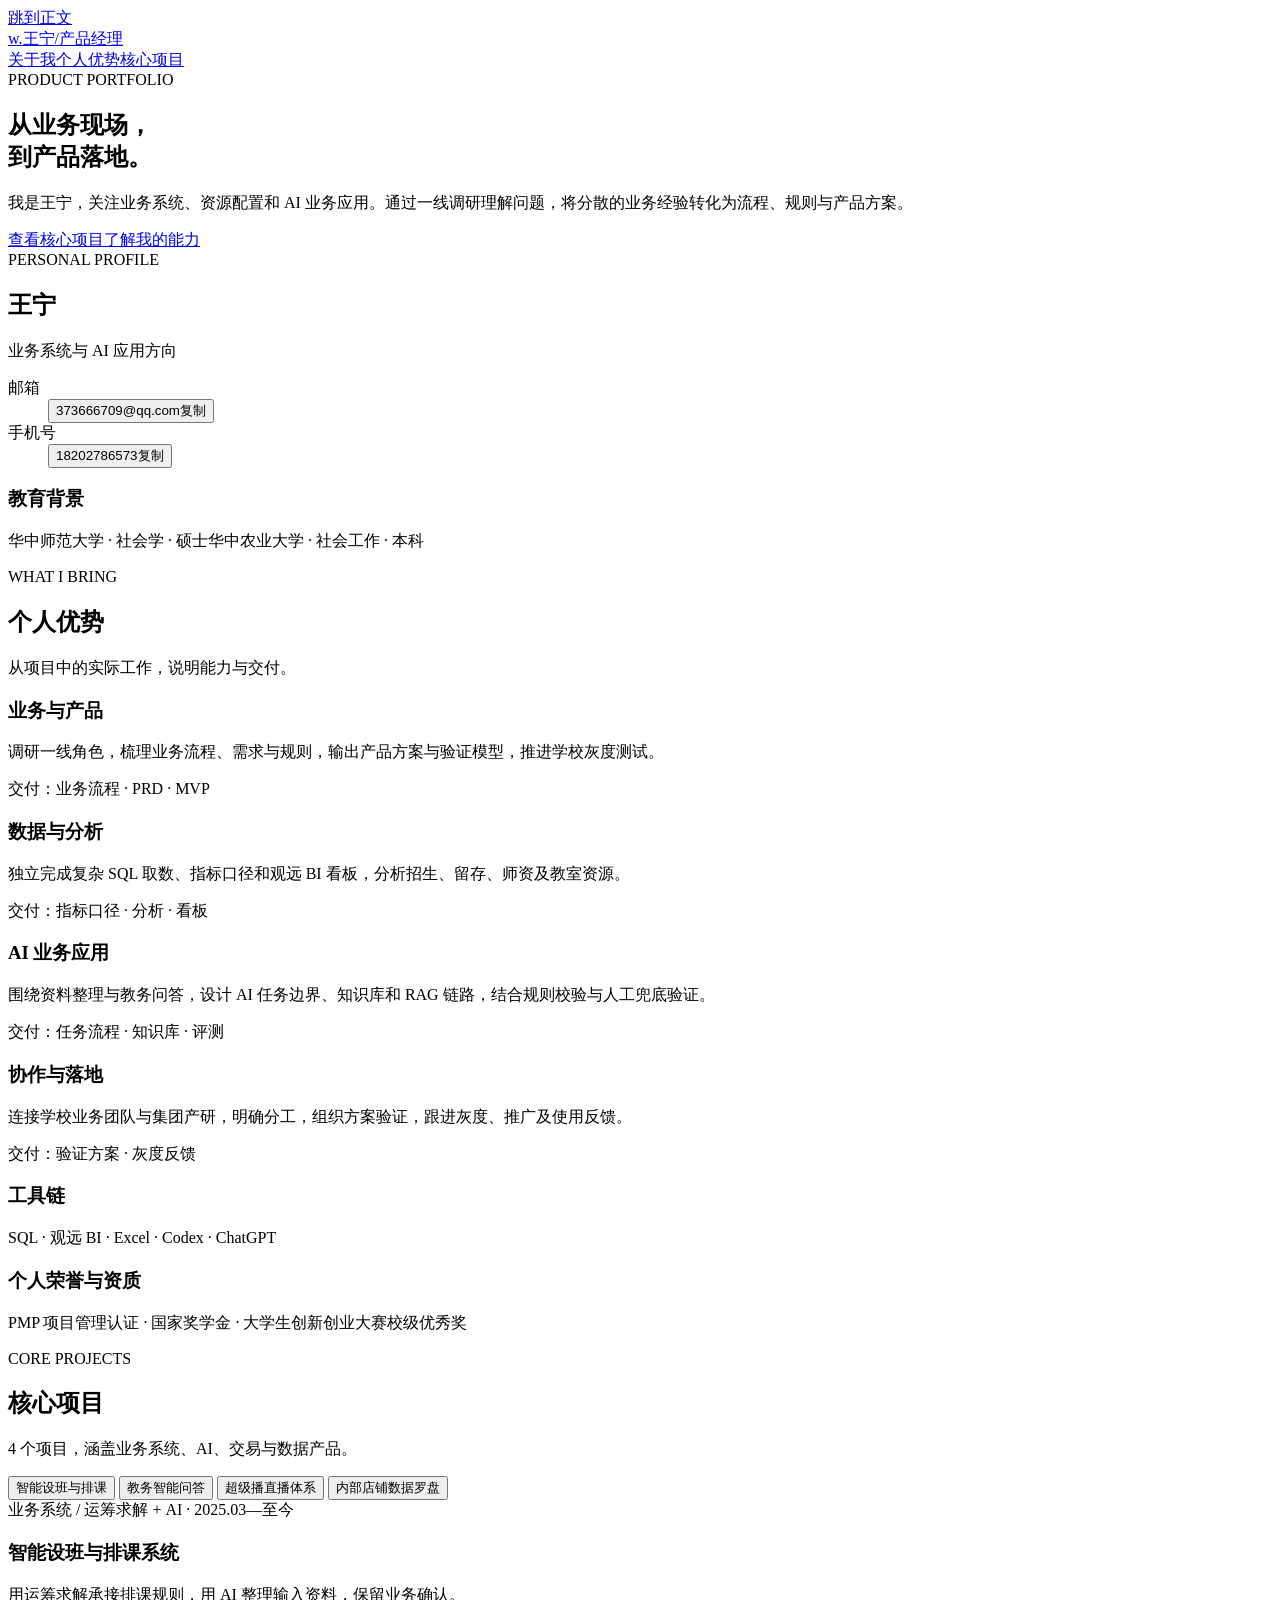
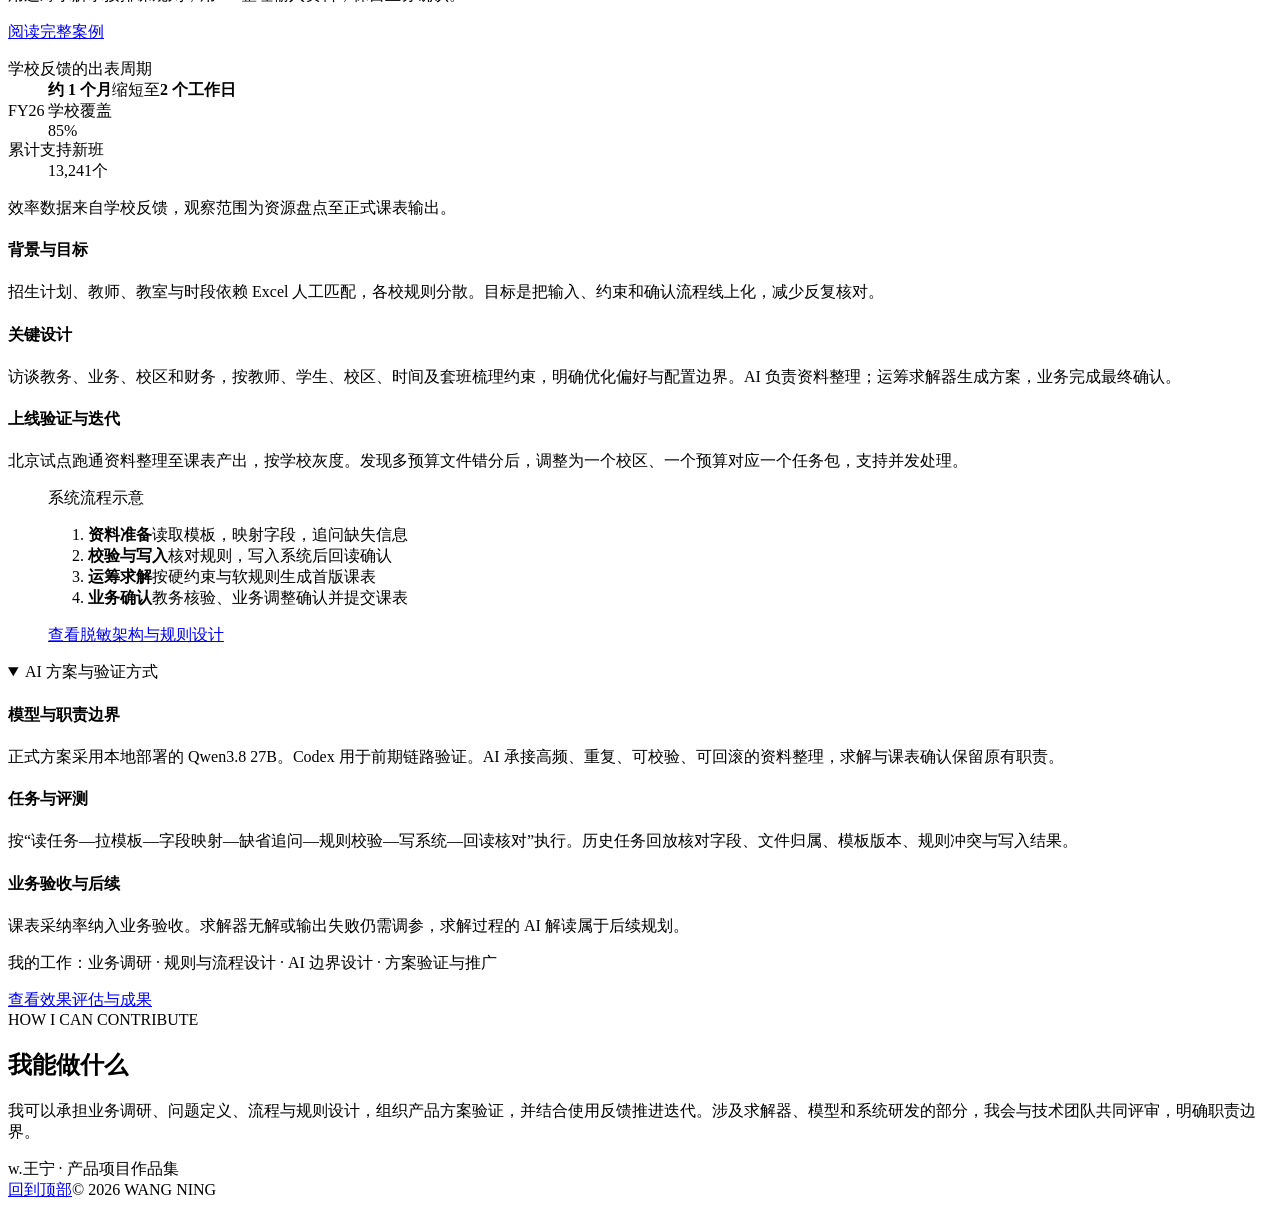
==== index.html @ 2b394211 "Add portfolio web pages" ====
<!doctype html>
<html lang="zh-CN">
<head>
 <meta charset="UTF-8"><meta name="viewport" content="width=device-width,initial-scale=1">
 <title>王宁 · 产品经理作品集</title>
 <meta name="description" content="王宁的产品项目作品集，展示业务调研、规则抽象、数据分析、AI业务应用和产品落地过程。">
 <meta name="theme-color" content="#f4f5f7"><meta property="og:title" content="王宁 · 产品经理作品集"><meta property="og:description" content="从业务问题、产品设计到效果验证，了解我的项目与工作方式。">
 <link rel="icon" href="assets/favicon.svg" type="image/svg+xml"><link rel="stylesheet" href="assets/styles.css"><script src="assets/app.js" defer></script>
</head>
<body class="portfolio-home">
 <a class="skip-link" href="#main">跳到正文</a>
 <header class="site-header"><div class="header-inner"><a class="brand" href="index.html" aria-label="王宁作品集首页"><span class="brand-mark">w.</span><span>王宁<span class="brand-divider">/</span><span class="brand-job">产品经理</span></span></a><nav aria-label="主导航"><a href="#personal-info">关于我</a><a href="#approach">个人优势</a><a href="#work">核心项目</a></nav></div></header>
 <main id="main" class="home-main">
  <section class="home-intro" aria-labelledby="intro-title">
   <div class="hero-introduction">
    <div class="eyebrow"><span class="small-line"></span> PRODUCT PORTFOLIO</div>
    <h1 id="intro-title">从业务现场，<br>到产品<span class="accent">落地。</span></h1>
    <p class="hero-description">我是王宁，关注业务系统、资源配置和 AI 业务应用。通过一线调研理解问题，将分散的业务经验转化为流程、规则与产品方案。</p>
    <div class="hero-actions"><a class="home-button home-button-primary" href="#work">查看核心项目</a><a class="home-button" href="#approach">了解我的能力</a></div>
   </div>
   <aside id="personal-info" class="hero-profile" aria-labelledby="personal-title">
    <div class="hero-profile-header"><span class="eyebrow">PERSONAL PROFILE</span><h2 id="personal-title">王宁</h2><p>业务系统与 AI 应用方向</p></div>
    <dl class="personal-facts"><div><dt>邮箱</dt><dd><button class="contact-copy" type="button" data-copy="373666709@qq.com" data-copy-label="邮箱" aria-label="复制邮箱：373666709@qq.com"><span>373666709@qq.com</span><span class="contact-copy-state" aria-hidden="true">复制</span></button></dd></div><div><dt>手机号</dt><dd><button class="contact-copy" type="button" data-copy="18202786573" data-copy-label="手机号" aria-label="复制手机号：18202786573"><span>18202786573</span><span class="contact-copy-state" aria-hidden="true">复制</span></button></dd></div></dl>
    <section class="profile-education" aria-labelledby="education-title"><h3 id="education-title">教育背景</h3><p class="education-lines"><span>华中师范大学 · 社会学 · 硕士</span><span>华中农业大学 · 社会工作 · 本科</span></p></section>
   </aside>
  </section>
  <section id="approach" class="home-capabilities" aria-labelledby="approach-title">
   <div class="home-section-heading"><div><span class="eyebrow">WHAT I BRING</span><h2 id="approach-title">个人优势</h2></div><p>从项目中的实际工作，说明能力与交付。</p></div>
   <div class="capabilities-grid">
    <article><h3>业务与产品</h3><p>调研一线角色，梳理业务流程、需求与规则，输出产品方案与验证模型，推进学校灰度测试。</p><div>交付：业务流程 · PRD · MVP</div></article>
    <article><h3>数据与分析</h3><p>独立完成复杂 SQL 取数、指标口径和观远 BI 看板，分析招生、留存、师资及教室资源。</p><div>交付：指标口径 · 分析 · 看板</div></article>
    <article><h3>AI 业务应用</h3><p>围绕资料整理与教务问答，设计 AI 任务边界、知识库和 RAG 链路，结合规则校验与人工兜底验证。</p><div>交付：任务流程 · 知识库 · 评测</div></article>
    <article><h3>协作与落地</h3><p>连接学校业务团队与集团产研，明确分工，组织方案验证，跟进灰度、推广及使用反馈。</p><div>交付：验证方案 · 灰度反馈</div></article>
   </div>
   <div class="credentials"><div><h3>工具链</h3><p>SQL · 观远 BI · Excel · Codex · ChatGPT</p></div><div><h3>个人荣誉与资质</h3><p>PMP 项目管理认证 · 国家奖学金 · 大学生创新创业大赛校级优秀奖</p></div></div>
  </section>
  <section id="work" class="home-projects" aria-labelledby="work-title">
   <div class="home-section-heading"><div><span class="eyebrow">CORE PROJECTS</span><h2 id="work-title">核心项目</h2></div><p>4 个项目，涵盖业务系统、AI、交易与数据产品。</p></div>
   <div class="project-tabs" role="tablist" aria-label="选择核心项目">
    <button id="project-tab-smart-class" type="button" role="tab" aria-selected="true" aria-controls="project-panel-smart-class">智能设班与排课</button>
    <button id="project-tab-academic-assistant" type="button" role="tab" aria-selected="false" aria-controls="project-panel-academic-assistant" tabindex="-1">教务智能问答</button>
    <button id="project-tab-super-live" type="button" role="tab" aria-selected="false" aria-controls="project-panel-super-live" tabindex="-1">超级播直播体系</button>
    <button id="project-tab-data-compass" type="button" role="tab" aria-selected="false" aria-controls="project-panel-data-compass" tabindex="-1">内部店铺数据罗盘</button>
   </div>
   <article id="project-panel-smart-class" class="homepage-case" role="tabpanel" aria-labelledby="project-tab-smart-class" tabindex="0">
    <header class="homepage-case-header"><div><span class="eyebrow">业务系统 / 运筹求解 + AI · 2025.03—至今</span><h3>智能设班与排课系统</h3><p>用运筹求解承接排课规则，用 AI 整理输入资料，保留业务确认。</p></div><a class="home-button home-button-primary" href="smart-class.html">阅读完整案例</a></header>
    <dl class="homepage-results"><div><dt>学校反馈的出表周期</dt><dd class="time-result"><strong>约 1 个月</strong><span>缩短至</span><strong>2 个工作日</strong></dd></div><div><dt>FY26 学校覆盖</dt><dd>85%</dd></div><div><dt>累计支持新班</dt><dd>13,241<span>个</span></dd></div></dl>
    <p class="results-source">效率数据来自学校反馈，观察范围为资源盘点至正式课表输出。</p>
    <div class="case-overview">
     <div class="case-overview-copy"><section><h4>背景与目标</h4><p>招生计划、教师、教室与时段依赖 Excel 人工匹配，各校规则分散。目标是把输入、约束和确认流程线上化，减少反复核对。</p></section><section><h4>关键设计</h4><p>访谈教务、业务、校区和财务，按教师、学生、校区、时间及套班梳理约束，明确优化偏好与配置边界。AI 负责资料整理；运筹求解器生成方案，业务完成最终确认。</p></section><section><h4>上线验证与迭代</h4><p>北京试点跑通资料整理至课表产出，按学校灰度。发现多预算文件错分后，调整为一个校区、一个预算对应一个任务包，支持并发处理。</p></section></div>
     <figure class="case-process"><figcaption>系统流程示意</figcaption><ol><li><strong>资料准备</strong><span>读取模板，映射字段，追问缺失信息</span></li><li><strong>校验与写入</strong><span>核对规则，写入系统后回读确认</span></li><li><strong>运筹求解</strong><span>按硬约束与软规则生成首版课表</span></li><li><strong>业务确认</strong><span>教务核验、业务调整确认并提交课表</span></li></ol><a href="smart-class.html#architecture">查看脱敏架构与规则设计</a></figure>
    </div>
    <details class="case-notes" open><summary>AI 方案与验证方式</summary><div><section><h4>模型与职责边界</h4><p>正式方案采用本地部署的 Qwen3.8 27B。Codex 用于前期链路验证。AI 承接高频、重复、可校验、可回滚的资料整理，求解与课表确认保留原有职责。</p></section><section><h4>任务与评测</h4><p>按“读任务—拉模板—字段映射—缺省追问—规则校验—写系统—回读核对”执行。历史任务回放核对字段、文件归属、模板版本、规则冲突与写入结果。</p></section><section><h4>业务验收与后续</h4><p>课表采纳率纳入业务验收。求解器无解或输出失败仍需调参，求解过程的 AI 解读属于后续规划。</p></section></div></details>
    <footer class="homepage-case-footer"><p>我的工作：业务调研 · 规则与流程设计 · AI 边界设计 · 方案验证与推广</p><a href="smart-class.html#evaluation">查看效果评估与成果</a></footer>
   </article>
   <article id="project-panel-academic-assistant" class="homepage-case" role="tabpanel" aria-labelledby="project-tab-academic-assistant" tabindex="0" hidden>
    <header class="homepage-case-header"><div><span class="eyebrow">AI 业务应用 / RAG · 2026.04—至今</span><h3>教务智能问答助手</h3><p>将分散的页面、流程与规则整理为可检索、可核对的答疑助手。</p></div><a class="home-button home-button-primary" href="academic-assistant.html">阅读完整案例</a></header>
    <dl class="homepage-results"><div><dt>覆盖学校</dt><dd>60<span>所</span></dd></div><div><dt>问答准确度</dt><dd>92%</dd></div><div><dt>已落地场景</dt><dd class="text-result">业务答疑</dd></div></dl>
    <div class="case-overview"><div class="case-overview-copy"><section><h4>背景与目标</h4><p>教务咨询重复，答案依赖页面、角色和规则上下文。以可信业务答疑为切口，低置信或越权问题保留澄清与人工兜底。</p></section><section><h4>关键设计</h4><p>通过页面实采和前后端代码核对规则，按流程、功能、规则与异常分类。设计 FAQ 直答、RAG 生成、工具调用与人工兜底路由，按意图和置信度分流。</p></section><section><h4>上线验证与迭代</h4><p>已支持基于知识库的业务答疑。用黄金集与 badcase 集回放，定位知识、切片、召回、生成及权限问题，修复后回归并灰度。</p></section></div><figure class="case-process knowledge-flow"><figcaption>知识问答助手方案流程</figcaption><a class="knowledge-flow-preview" href="assets/academic-assistant-flow.png?v=20261125-2" target="_blank" rel="noopener" aria-label="知识问答流程图预览，可上下滚动，点击查看完整图" title="可上下滚动，点击查看完整图"><img src="assets/academic-assistant-flow.png?v=20261125-2" alt="问题输入经预处理和语义验证，路由到 FAQ 直答、RAG 检索、工具任务或人工兜底；检索结果经过相关性门禁、上下文组装、生成及校验输出，工具任务支持审批与有界循环。" loading="lazy" decoding="async"></a><a href="assets/academic-assistant-flow.png?v=20261125-2" target="_blank" rel="noopener">查看完整流程图</a></figure></div>
    <details class="case-notes" open><summary>RAG 设计与上线范围</summary><div><section><h4>知识与检索设计</h4><p>按标题和规则条目切片，保持条件与例外完整。多路召回后粗排、精排，再做相关性门槛和上下文压缩；高置信 FAQ 使用缓存，控制生成调用与上下文成本。</p></section><section><h4>评测与问题归因</h4><p>关注召回、引用、拒答、越权和人工兜底。按知识缺失、切片、Query 改写、召回、重排、生成幻觉、意图路由及权限流程归因，修复后加入回归集。</p></section><section><h4>上线范围与后续</h4><p>当前落地场景为业务答疑；自然语言规则配置、失败诊断及方案调整属于后续 Agent 能力规划。</p></section></div></details>
    <footer class="homepage-case-footer"><p>我的工作：知识采编与规则核对 · 意图与路由设计 · RAG 方案 · 评测与灰度</p></footer>
   </article>
   <article id="project-panel-super-live" class="homepage-case" role="tabpanel" aria-labelledby="project-tab-super-live" tabindex="0" hidden>
    <header class="homepage-case-header"><div><span class="eyebrow">私域直播电商 / 前后台一体化 · 2021.04—2024.07</span><h3>超级播直播体系</h3><p>连接前台直播交易与后台商家运营，贯通商品、活动、订单和用户经营。</p></div></header>
    <dl class="homepage-results"><div><dt>加购率</dt><dd class="time-result"><strong>8%</strong><span>提升至</span><strong>11.3%</strong></dd></div><div><dt>项目覆盖商家</dt><dd>300+</dd></div><div><dt>项目直播场次</dt><dd>1,000+</dd></div></dl>
    <p class="results-source">加购率绝对提升 3.3 个百分点，为同一直播间 A/B 实验结果；商家与场次为项目规模。后台成果为管理、营销功能上线与指标口径落地。</p>
    <div class="case-overview"><div class="case-overview-copy"><section><h4>背景与目标</h4><p>消费医疗商家既需要提升直播成交，也需要统一管理商品、活动、订单与核销。围绕广告主侧 GMV，前台定位交易漏斗断点，后台承接交易与持续用户经营。</p></section><section><h4>关键设计</h4><p>前台：结合行为路径与搜索词定位 SKU 过载、搜索路径过长的问题，优化推荐排序与长尾搜索。后台：明确用户、商品、促销、订单和库存边界，串联活动配置、订单核销、优惠券、消息触达与分层召回。</p></section><section><h4>上线验证与迭代</h4><p>前台通过同一直播间单变量 A/B 验证加购率，护栏关注支付成功率和退款率。后台管理与营销功能已上线，支撑活动配置、订单跟进及核销，以券、订单核销和召回转化等口径验收运营。</p></section></div><figure class="case-process knowledge-flow">
     <figcaption>前后台业务流程示意</figcaption>
     <a class="knowledge-flow-preview" href="assets/super-live-flow.png" target="_blank" rel="noopener" title="可上下滚动，点击查看完整图">
      <img src="assets/super-live-flow.png" width="1122" height="1402" alt="超级播直播交易流程。浏览商品后可直接购买或进入详情页后购买，再下单并支付。待核销订单由商家核销。申请退款后，挽退成功返回待核销，失败则进入退款中，随后完成退款。" loading="lazy" decoding="async">
     </a>
     <a href="assets/super-live-flow.png" target="_blank" rel="noopener">查看完整流程图</a>
    </figure></div>
    <details class="case-notes" open><summary>前后台设计与实验验证</summary><div><section><h4>前台转化与实验</h4><p>按缺口幅度和可控性优先修复加购。同一直播间约 1,000 人/组运行一周，检查样本均衡与埋点一致性；复盘中 p 值约为 0.012。</p></section><section><h4>后台流程与运营</h4><p>明确商品创建、活动配置、订单和核销的状态流转，以及优惠券领取、核销、过期等状态；配合权限审计、交易对账、消息触达和召回，支撑分层运营。</p></section><section><h4>指标与验收</h4><p>前台统一曝光、加购、下单、支付与退款口径，通过 SQL 和观远 BI 监控。后台按活动、商家、时间维度统计券领取、券核销、订单核销、召回及分层用户转化。</p></section></div></details>
    <footer class="homepage-case-footer"><p>我的工作：交易漏斗与归因 · 推荐与搜索 · A/B 实验 · 后台流程与分层运营</p></footer>
   </article>
   <article id="project-panel-data-compass" class="homepage-case" role="tabpanel" aria-labelledby="project-tab-data-compass" tabindex="0" hidden>
    <header class="homepage-case-header"><div><span class="eyebrow">数据产品 / 指标体系 · 2019.07—2021.03</span><h3>内部店铺数据罗盘</h3><p>统一商品指标和分析视图，让选品能横向比较、定位短板。</p></div></header>
    <dl class="homepage-results"><div><dt>已建成分析视图</dt><dd>3<span>类</span></dd></div><div><dt>已统一核心口径</dt><dd>5<span>项</span></dd></div><div><dt>支持运营决策</dt><dd class="text-result">商品比较与筛选</dd></div></dl>
    <p class="results-source">三类视图：流量转化、价格与毛利、动销与库存。五项核心口径：点击率、支付转化率、毛利率、动销率、库存周转。</p>
    <div class="case-overview"><div class="case-overview-copy"><section><h4>背景与目标</h4><p>单看销量或成交额，难以区分流量、转化、利润与库存问题。目标是统一分析视图与指标口径，帮助运营比较商品并筛选候选品。</p></section><section><h4>关键设计</h4><p>从曝光、点击、下单、支付、销售额、成本和库存等原子指标出发，定义衍生指标的分子分母、周期和商品维度，支持按类目、店铺、商品下钻。</p></section><section><h4>上线验证与迭代</h4><p>已交付三类分析视图和五项核心口径。校验 UV 去重、非负性及库存快照一致性；选品采纳率和商品转化变化作为后续业务验收方向。</p></section></div><figure class="case-process"><figcaption>数据产品流程示意</figcaption><ol><li><strong>原子指标</strong><span>统一流量、交易、成本与库存数据</span></li><li><strong>口径定义</strong><span>固定维度、周期、分子与分母</span></li><li><strong>质量校验</strong><span>检查 UV 去重与库存快照一致性</span></li><li><strong>商品决策</strong><span>横向比较、定位短板、筛选候选商品</span></li></ol></figure></div>
    <details class="case-notes" open><summary>指标体系与数据质量</summary><div><section><h4>指标体系</h4><p>流量转化关注点击、下单与支付；价格与毛利关注毛利率和毛利额；动销与库存关注动销率及库存周转天数，形成统一商品分析视图。</p></section><section><h4>数据质量</h4><p>固定数据源、更新频率和商品维度，校验 UV 去重、分子分母非负、库存快照一致，保证不同视图采用同一套统计口径。</p></section><section><h4>落地与验收</h4><p>以分析视图、口径文档和商品比较筛选流程为主要交付，支持运营选品；选品采纳率与商品转化提升属于后续效果验证。</p></section></div></details>
    <footer class="homepage-case-footer"><p>我的工作：指标拆解 · 口径定义 · 数据质量 · 商品分析与筛选流程</p></footer>
   </article>
  </section>
  <section id="about" class="home-contact" aria-labelledby="about-title"><div><span class="eyebrow">HOW I CAN CONTRIBUTE</span><h2 id="about-title">我能做什么</h2><p>我可以承担业务调研、问题定义、流程与规则设计，组织产品方案验证，并结合使用反馈推进迭代。涉及求解器、模型和系统研发的部分，我会与技术团队共同评审，明确职责边界。</p></div></section>
  <p id="contact-copy-status" class="copy-status" role="status" aria-live="polite"></p>
 </main>
 <footer class="site-footer"><div><span class="brand-mark">w.</span><span>王宁 · 产品项目作品集</span></div><a href="#main">回到顶部</a><span>© 2026 WANG NING</span></footer>
</body>
</html>
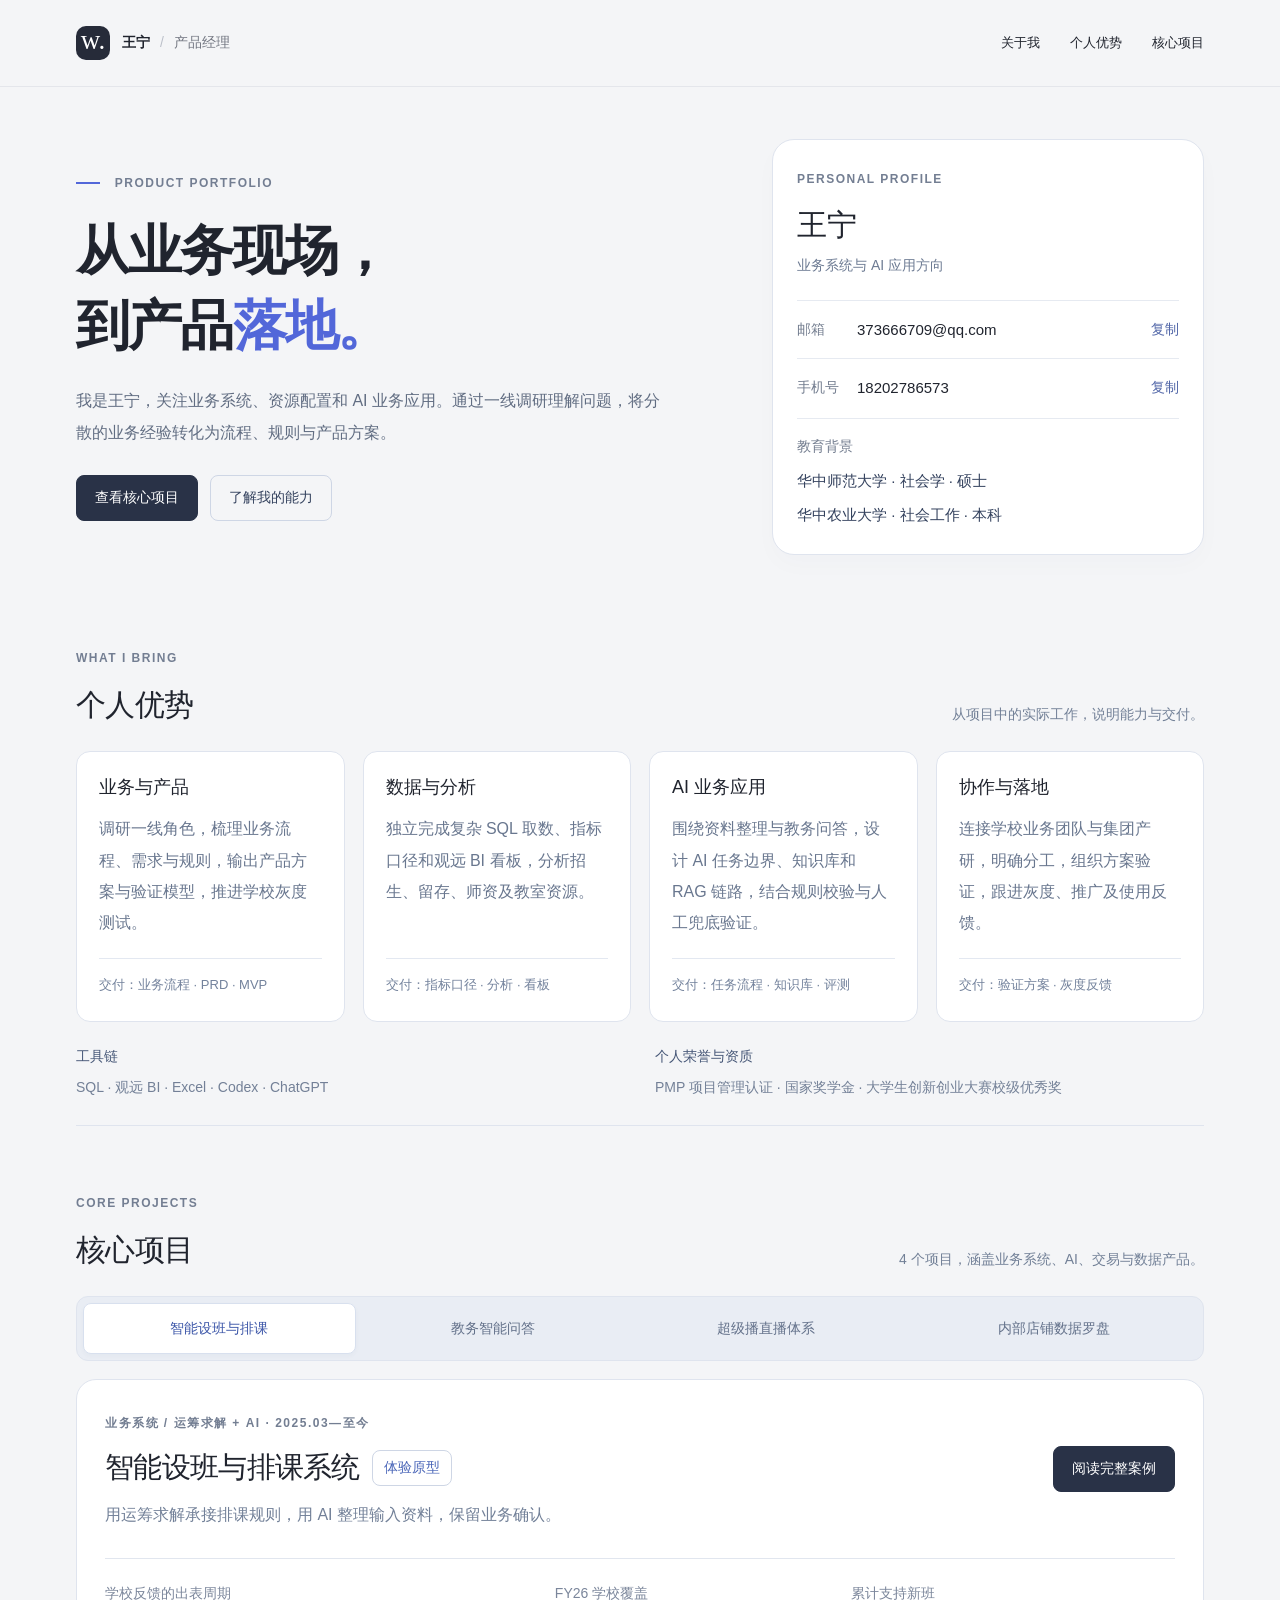
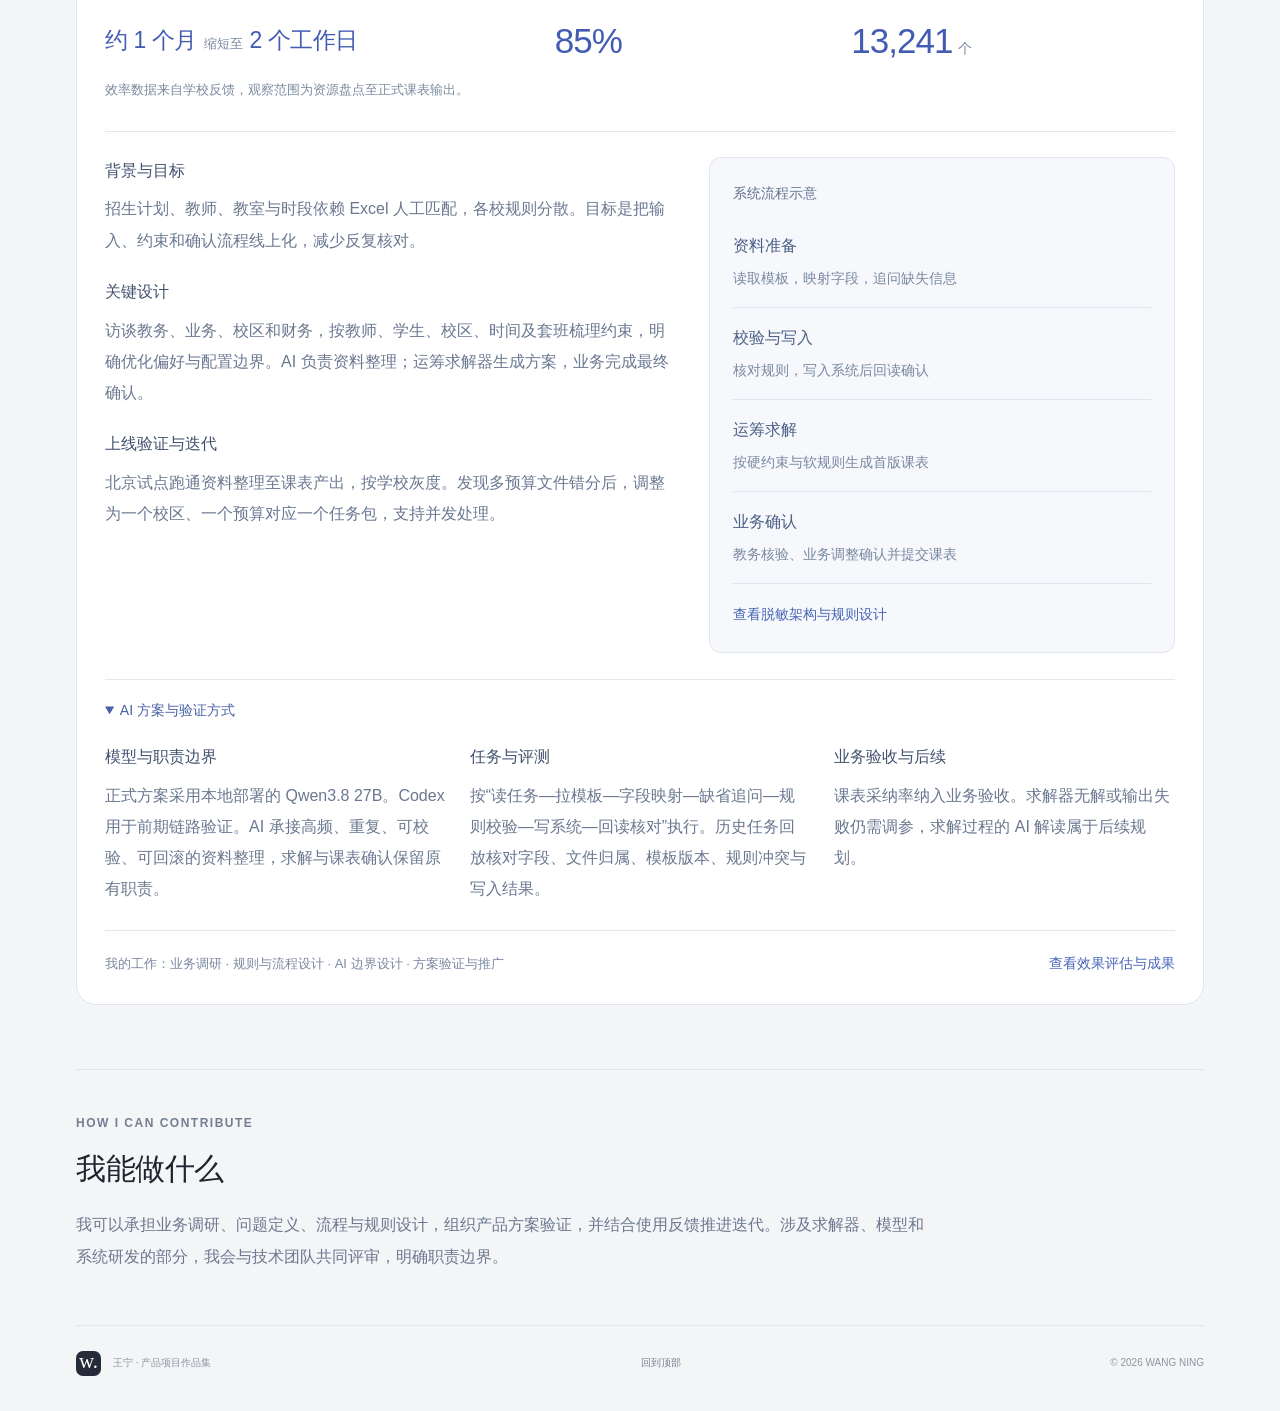
==== commit 6ffe3c45: "Link portfolio projects to their prototypes" ====
--- a/index.html
+++ b/index.html
@@ -5,7 +5,7 @@
  <title>王宁 · 产品经理作品集</title>
  <meta name="description" content="王宁的产品项目作品集，展示业务调研、规则抽象、数据分析、AI业务应用和产品落地过程。">
  <meta name="theme-color" content="#f4f5f7"><meta property="og:title" content="王宁 · 产品经理作品集"><meta property="og:description" content="从业务问题、产品设计到效果验证，了解我的项目与工作方式。">
- <link rel="icon" href="assets/favicon.svg" type="image/svg+xml"><link rel="stylesheet" href="assets/styles.css"><script src="assets/app.js" defer></script>
+ <link rel="icon" href="assets/favicon.svg" type="image/svg+xml"><link rel="stylesheet" href="assets/styles.css?v=20261126"><script src="assets/app.js" defer></script>
 </head>
 <body class="portfolio-home">
  <a class="skip-link" href="#main">跳到正文</a>
@@ -43,7 +43,7 @@
     <button id="project-tab-data-compass" type="button" role="tab" aria-selected="false" aria-controls="project-panel-data-compass" tabindex="-1">内部店铺数据罗盘</button>
    </div>
    <article id="project-panel-smart-class" class="homepage-case" role="tabpanel" aria-labelledby="project-tab-smart-class" tabindex="0">
-    <header class="homepage-case-header"><div><span class="eyebrow">业务系统 / 运筹求解 + AI · 2025.03—至今</span><h3>智能设班与排课系统</h3><p>用运筹求解承接排课规则，用 AI 整理输入资料，保留业务确认。</p></div><a class="home-button home-button-primary" href="smart-class.html">阅读完整案例</a></header>
+    <header class="homepage-case-header"><div><span class="eyebrow">业务系统 / 运筹求解 + AI · 2025.03—至今</span><div class="homepage-case-title"><h3>智能设班与排课系统</h3><a class="home-button prototype-link" href="prototype/#schedule" target="_blank" rel="noopener" aria-label="体验智能设班原型（在新标签页打开）">体验原型</a></div><p>用运筹求解承接排课规则，用 AI 整理输入资料，保留业务确认。</p></div><a class="home-button home-button-primary" href="smart-class.html">阅读完整案例</a></header>
     <dl class="homepage-results"><div><dt>学校反馈的出表周期</dt><dd class="time-result"><strong>约 1 个月</strong><span>缩短至</span><strong>2 个工作日</strong></dd></div><div><dt>FY26 学校覆盖</dt><dd>85%</dd></div><div><dt>累计支持新班</dt><dd>13,241<span>个</span></dd></div></dl>
     <p class="results-source">效率数据来自学校反馈，观察范围为资源盘点至正式课表输出。</p>
     <div class="case-overview">
@@ -54,7 +54,7 @@
     <footer class="homepage-case-footer"><p>我的工作：业务调研 · 规则与流程设计 · AI 边界设计 · 方案验证与推广</p><a href="smart-class.html#evaluation">查看效果评估与成果</a></footer>
    </article>
    <article id="project-panel-academic-assistant" class="homepage-case" role="tabpanel" aria-labelledby="project-tab-academic-assistant" tabindex="0" hidden>
-    <header class="homepage-case-header"><div><span class="eyebrow">AI 业务应用 / RAG · 2026.04—至今</span><h3>教务智能问答助手</h3><p>将分散的页面、流程与规则整理为可检索、可核对的答疑助手。</p></div><a class="home-button home-button-primary" href="academic-assistant.html">阅读完整案例</a></header>
+    <header class="homepage-case-header"><div><span class="eyebrow">AI 业务应用 / RAG · 2026.04—至今</span><div class="homepage-case-title"><h3>教务智能问答助手</h3><a class="home-button prototype-link" href="prototype/#qa" target="_blank" rel="noopener" aria-label="体验教务智能问答原型（在新标签页打开）">体验原型</a></div><p>将分散的页面、流程与规则整理为可检索、可核对的答疑助手。</p></div><a class="home-button home-button-primary" href="academic-assistant.html">阅读完整案例</a></header>
     <dl class="homepage-results"><div><dt>覆盖学校</dt><dd>60<span>所</span></dd></div><div><dt>问答准确度</dt><dd>92%</dd></div><div><dt>已落地场景</dt><dd class="text-result">业务答疑</dd></div></dl>
     <div class="case-overview"><div class="case-overview-copy"><section><h4>背景与目标</h4><p>教务咨询重复，答案依赖页面、角色和规则上下文。以可信业务答疑为切口，低置信或越权问题保留澄清与人工兜底。</p></section><section><h4>关键设计</h4><p>通过页面实采和前后端代码核对规则，按流程、功能、规则与异常分类。设计 FAQ 直答、RAG 生成、工具调用与人工兜底路由，按意图和置信度分流。</p></section><section><h4>上线验证与迭代</h4><p>已支持基于知识库的业务答疑。用黄金集与 badcase 集回放，定位知识、切片、召回、生成及权限问题，修复后回归并灰度。</p></section></div><figure class="case-process knowledge-flow"><figcaption>知识问答助手方案流程</figcaption><a class="knowledge-flow-preview" href="assets/academic-assistant-flow.png?v=20261125-2" target="_blank" rel="noopener" aria-label="知识问答流程图预览，可上下滚动，点击查看完整图" title="可上下滚动，点击查看完整图"><img src="assets/academic-assistant-flow.png?v=20261125-2" alt="问题输入经预处理和语义验证，路由到 FAQ 直答、RAG 检索、工具任务或人工兜底；检索结果经过相关性门禁、上下文组装、生成及校验输出，工具任务支持审批与有界循环。" loading="lazy" decoding="async"></a><a href="assets/academic-assistant-flow.png?v=20261125-2" target="_blank" rel="noopener">查看完整流程图</a></figure></div>
     <details class="case-notes" open><summary>RAG 设计与上线范围</summary><div><section><h4>知识与检索设计</h4><p>按标题和规则条目切片，保持条件与例外完整。多路召回后粗排、精排，再做相关性门槛和上下文压缩；高置信 FAQ 使用缓存，控制生成调用与上下文成本。</p></section><section><h4>评测与问题归因</h4><p>关注召回、引用、拒答、越权和人工兜底。按知识缺失、切片、Query 改写、召回、重排、生成幻觉、意图路由及权限流程归因，修复后加入回归集。</p></section><section><h4>上线范围与后续</h4><p>当前落地场景为业务答疑；自然语言规则配置、失败诊断及方案调整属于后续 Agent 能力规划。</p></section></div></details>
--- a/assets/styles.css
+++ b/assets/styles.css
@@ -0,0 +1,56 @@
+:root{--bg:#f4f5f7;--paper:#fff;--ink:#20242e;--muted:#737782;--line:#e4e6eb;--accent:#5267d9;--blue-soft:#eef1ff;--radius:24px;--font:-apple-system,BlinkMacSystemFont,"PingFang SC","Microsoft YaHei",Arial,sans-serif}
+*{box-sizing:border-box}html{scroll-behavior:smooth;scroll-padding-top:108px}body{margin:0;background:var(--bg);color:var(--ink);font-family:var(--font);font-size:15px;line-height:1.8;-webkit-font-smoothing:antialiased}h1,h2,h3,p,dl,dd{margin:0}h1,h2,h3{line-height:1.35}a{color:inherit;text-decoration:none}button{font:inherit;color:inherit;cursor:pointer}button,a{-webkit-tap-highlight-color:transparent}a:focus-visible,button:focus-visible{outline:3px solid #8394ee;outline-offset:5px}button{border:0}::selection{background:#dce3ff}button[hidden],[hidden]{display:none!important}.skip-link{position:absolute;left:20px;top:-100px;padding:10px 20px;z-index:100;background:var(--ink);color:white}.skip-link:focus{top:10px}.site-header{border-bottom:1px solid var(--line);background:rgba(244,245,247,.93);position:sticky;top:0;z-index:20;backdrop-filter:blur(14px)}.header-inner{max-width:1200px;margin:auto;min-height:86px;display:flex;align-items:center;justify-content:space-between;padding:0 36px;gap:24px}.brand{display:flex;align-items:center;gap:12px;font-size:14px;font-weight:600;white-space:nowrap}.brand-mark{width:34px;height:34px;border-radius:10px;background:#262b39;color:white;display:inline-flex;align-items:center;justify-content:center;font-family:Georgia,serif;font-size:27px;font-weight:500;line-height:1;padding-bottom:5px}.brand-divider{font-weight:400;color:#bcc0ca;margin:0 10px}.brand-job{font-weight:400;color:var(--muted)}.site-header nav{display:flex;gap:30px;font-size:13px}.site-header nav a{position:relative;padding:8px 0}.site-header nav a:hover{color:var(--accent)}.home-main,.case-main{max-width:1200px;padding:0 36px;margin:0 auto}.eyebrow{font-family:var(--font);font-size:10px;font-weight:600;letter-spacing:1.7px;line-height:1.6}.small-line{width:24px;height:2px;background:var(--accent);display:inline-block;vertical-align:middle;margin-right:10px}.accent{color:var(--accent)}.home-intro{padding:73px 0 64px;position:relative}.home-intro h1{font-size:clamp(40px,5.4vw,67px);letter-spacing:-3px;font-weight:600;margin:23px 0 27px;line-height:1.3}.intro-bottom{display:flex;align-items:end;justify-content:space-between;gap:24px;position:relative;z-index:1}.intro-bottom p{font-size:14px;line-height:2;color:#656b78}.text-link{display:inline-flex;align-items:center;gap:24px;font-size:13px;white-space:nowrap}.text-link span{font-size:20px;color:var(--accent);transition:transform .2s}.text-link:hover span{transform:translate(3px,-2px)}.section-top{display:flex;justify-content:space-between;align-items:center;margin-bottom:22px;gap:16px}.section-top h2{font-size:21px;font-weight:600;letter-spacing:-.5px}.section-top p{font-size:12px;color:var(--muted)}.count{font-size:10px;color:var(--muted);vertical-align:top;margin-left:10px;letter-spacing:0;position:relative;top:1px}.bento-grid{display:grid;grid-template-columns:repeat(3,minmax(0,1fr));grid-template-rows:305px 170px;gap:20px}.featured-project{grid-column:span 2;grid-row:span 2;background:var(--paper);border-radius:var(--radius);border:1px solid #e3e6ed;position:relative;overflow:hidden;padding:28px 30px 0;display:flex;flex-direction:column;isolation:isolate;transition:transform .25s,box-shadow .25s}.featured-project:hover{transform:translateY(-4px);box-shadow:0 16px 30px #202d5210}.project-top{display:flex;justify-content:space-between;align-items:center}.pill{border:1px solid #e0e4ef;border-radius:30px;font-size:11px;padding:3px 11px;color:#666e82}.project-arrow{width:30px;height:30px;border:1px solid var(--line);border-radius:50%;display:flex;justify-content:center;align-items:center;font-size:17px}.project-heading{margin-top:26px;position:relative;z-index:3;pointer-events:none;max-width:52%}.project-heading>.eyebrow{font-size:9px;color:#9399aa;letter-spacing:1.3px}.project-heading h3{font-size:34px;line-height:1.45;letter-spacing:-1.5px;margin:12px 0 15px;font-weight:600}.project-heading p{font-size:12px;color:#787f8e;line-height:1.9}.project-bottom{position:relative;z-index:3;margin-top:auto;border-top:1px solid var(--line);padding:16px 0;display:flex;justify-content:space-between;font-size:10px;gap:16px;color:#7c8494}.project-bottom>span:last-child{color:var(--ink);white-space:nowrap}.project-bottom>span:last-child>span{margin-left:10px}.project-diagram{position:absolute;right:-8px;top:130px;width:340px;height:280px;z-index:1;pointer-events:none}.diagram-back{position:absolute;right:56px;top:6px;width:235px;background:#eef1ff;border:1px solid #dce2fa;border-radius:13px;padding:17px 15px 24px;transform:rotate(-7deg);box-shadow:0 8px 24px #4e6ca314}.diagram-back>span{font-family:Arial,sans-serif;color:#7788bd;font-size:8px;letter-spacing:1.4px;display:block;margin-bottom:16px}.resource-line{display:flex;align-items:center;gap:8px;padding:9px 0;border-bottom:1px solid #dbe0f4;line-height:1.6}.resource-line i{width:5px;height:5px;border:1px solid #8f9cd6;transform:rotate(45deg)}.resource-line b{font-size:10px;font-weight:400;color:#586585}.resource-line em{margin-left:auto;font-size:8px;color:#8995b9;font-style:normal}.diagram-front{position:absolute;right:8px;top:98px;width:220px;background:#fff;border:1px solid #e1e5ef;box-shadow:0 20px 40px #384e8f14;border-radius:13px;padding:17px;transform:rotate(5deg)}.sheet-header{display:flex;justify-content:space-between;font-size:10px;color:#3e4e72;align-items:center}.sheet-dot{background:#8a9ae3;width:5px;height:5px;border-radius:50%}.schedule-visual{display:grid;grid-template-columns:repeat(4,1fr);gap:5px;margin:17px 0}.schedule-visual span{height:15px;border-radius:3px;background:#f1f3f9}.schedule-visual .fill-blue{background:#8d9ee5}.schedule-visual .fill-light{background:#d1daf9}.sheet-foot{display:flex;justify-content:space-between;color:#8790a6;font-size:8px}.diagram-label{position:absolute;right:63px;bottom:-2px;font-size:9px;color:#a2a8b8}.profile-tile{background:#e8ecf8;border:1px solid #e0e5f2;border-radius:var(--radius);padding:27px;display:flex;flex-direction:column;justify-content:space-between;gap:12px}.profile-tile .eyebrow{color:#7b85ab}.profile-tile h3{font-size:22px;letter-spacing:-.5px;font-weight:500;margin:14px 0 13px;line-height:1.55}.profile-tile p{font-size:12px;color:#697593;line-height:1.9}.profile-tags{display:flex;flex-wrap:wrap;gap:6px}.profile-tags span{border:1px solid #d0d8ef;border-radius:25px;font-size:9px;color:#6c789b;padding:2px 7px}.profile-tile .text-link{font-size:11px;justify-content:space-between}.principle-tile{background:#f0eee8;border:1px solid #e6e2da;border-radius:var(--radius);padding:23px 27px}.principle-tile>.eyebrow{color:#999080;font-size:9px}.principle-body{display:flex;justify-content:space-between;align-items:center;margin:9px 0}.principle-body h3{font-size:19px;line-height:1.5;font-weight:500}.principle-symbol{font-size:46px;color:#bdb5a6;font-family:Georgia,serif;line-height:1}.principle-tile p{font-size:10px;color:#969080}.approach-section{margin-top:78px}.approach-list{border-top:1px solid var(--line)}.approach-list article{display:grid;grid-template-columns:42px minmax(0,1fr) 120px;gap:20px;align-items:start;padding:26px 0;border-bottom:1px solid var(--line)}.step-no{font-size:11px;color:#9da4b2;padding-top:4px}.approach-list h3{font-size:17px;font-weight:500;margin-bottom:7px}.approach-list p{font-size:13px;color:var(--muted)}.step-en{text-align:right;color:#a0a6b4;font-size:9px;letter-spacing:1px;padding-top:5px}.about-section{display:grid;grid-template-columns:1fr 1fr;gap:72px;margin:80px 0 85px;padding-top:42px;border-top:1px solid var(--line)}.about-section>.eyebrow,.about-section .eyebrow{color:#8e95a4}.about-section h2{font-size:29px;line-height:1.6;font-weight:500;margin-top:16px;letter-spacing:-1px}.about-copy{font-size:13px;color:#6d7481;line-height:2.1}.about-copy p+p{margin-top:14px}.about-note{font-size:11px;border-top:1px solid var(--line);padding-top:15px;margin-top:21px;color:#9096a2}.site-footer{border-top:1px solid var(--line);max-width:1128px;margin:auto;display:flex;justify-content:space-between;align-items:center;gap:20px;padding:25px 0 35px;font-size:10px;color:#8d94a1}.site-footer>div{display:flex;gap:12px;align-items:center}.site-footer .brand-mark{width:25px;height:25px;border-radius:7px;font-size:21px;padding-bottom:4px}.site-footer>a{color:#777f8e}.site-footer>a>span{margin-left:10px}
+/* Project reading view */
+.case-page{background:white}.case-page .site-header{background:rgba(255,255,255,.94)}.reading-progress{position:fixed;height:2px;background:var(--accent);width:0;left:0;top:0;z-index:30}.back-link{display:inline-flex;gap:10px;font-size:12px;color:#828997;margin-top:38px}.case-hero{padding:38px 0 34px}.case-hero>.eyebrow{color:#8b92a1}.case-hero h1{font-size:clamp(38px,5.3vw,65px);letter-spacing:-3px;line-height:1.35;margin:21px 0 22px;font-weight:600}.title-dot{color:var(--accent)}.case-deck{font-size:18px;color:#727b8d;line-height:1.8}.case-facts{display:grid;grid-template-columns:repeat(3,1fr);gap:24px;padding-top:32px;margin-top:32px;border-top:1px solid var(--line)}.case-facts dt{font-size:10px;color:#9098a6;margin-bottom:7px}.case-facts dd{font-size:13px}.case-cover{background:#eef1fa;border:1px solid #e7ebf5;border-radius:20px;padding:27px 30px 23px;margin:15px 0 65px}.cover-caption{display:flex;justify-content:space-between;font-size:10px;color:#7b86a6}.cover-flow{display:grid;grid-template-columns:1fr 20px 1fr 20px 1fr 20px 1fr;align-items:center;gap:12px;padding:40px 0 27px}.cover-flow>div{background:#fff;border:1px solid #e1e6f3;border-radius:12px;padding:20px 12px;text-align:center;min-width:0}.cover-flow>b{font-size:18px;font-weight:400;color:#95a2c6;text-align:center}.cover-flow h3{font-size:14px;font-weight:500}.case-layout{display:grid;grid-template-columns:170px minmax(0,1fr);gap:65px;align-items:start}.case-index{position:sticky;top:125px;display:flex;flex-direction:column;align-items:flex-start;gap:19px}.case-index>span:first-child{font-family:Arial,sans-serif;font-size:9px;letter-spacing:1.5px;color:#a2a9b5}.case-index nav{display:flex;flex-direction:column;gap:13px;font-size:11px;color:#8b929f}.case-index nav a{border-left:2px solid transparent;padding-left:10px;line-height:1.6}.case-index nav a.active{border-color:var(--accent);color:var(--accent)}.case-content{min-width:0;padding-right:10px}.case-section{padding-bottom:60px;margin-bottom:48px;border-bottom:1px solid var(--line);scroll-margin-top:120px}.section-number{font-size:9px;color:#99a2b5;font-family:Arial,sans-serif;letter-spacing:1.5px}.case-section h2{font-size:31px;font-weight:500;letter-spacing:-1px;margin:17px 0 24px;line-height:1.6}.case-section>p{font-size:14px;color:#737c8e;line-height:2.1}.case-section>p+p{margin-top:17px}.role-list{margin-top:25px}.role-list>div{padding:17px 0;border-top:1px solid var(--line);display:grid;grid-template-columns:100px minmax(0,1fr);gap:20px}.role-list>div>span{font-size:12px;color:#4d5870}.role-list p{font-size:12px;color:#80899b}.case-section>.scope-note,.scope-note{font-size:11px;color:#929bad;line-height:1.9;margin-top:22px}.rule-tabs{display:flex;gap:25px;border-bottom:1px solid var(--line);margin-top:30px}.rule-tabs button{padding:10px 0;background:transparent;border-bottom:2px solid transparent;font-size:12px;color:#9198a7}.rule-tabs button[aria-selected=true]{border-bottom-color:var(--accent);color:var(--accent)}.rule-panel{padding:10px 0 0;min-height:214px}.rule-line{display:grid;grid-template-columns:130px minmax(0,1fr);gap:24px;align-items:center;padding:22px 0;border-bottom:1px solid #eef0f5}.rule-value{font-family:Arial,sans-serif;font-size:29px;color:#586cba;white-space:nowrap;letter-spacing:-1px}.rule-value>span{font-family:var(--font);font-size:10px;color:#929bb0;margin-left:8px;letter-spacing:0}.rule-value-text{font-family:var(--font);font-size:18px;letter-spacing:0}.rule-line h3,.objective h3{font-size:14px;font-weight:500;margin-bottom:7px}.rule-line p,.objective p{font-size:12px;color:#8590a4}.objective{display:flex;gap:22px;margin-top:22px}.objective>span{color:var(--accent);font-size:26px}.decision{display:flex;gap:22px;border-top:1px solid var(--line);padding:22px 0}.decision>span{font-size:10px;color:#9ca8bd;padding-top:3px}.decision h3{font-size:16px;font-weight:500;line-height:1.7;margin-bottom:8px}.decision p{font-size:13px;line-height:2;color:#7f899b}.delivery-line{display:grid;grid-template-columns:repeat(3,1fr);gap:18px;margin:30px 0 40px}.delivery-line>div{padding-top:17px;border-top:2px solid #d7dff5;position:relative}.delivery-line>div:before{content:"";width:6px;height:6px;background:#7587cc;position:absolute;top:-4px;left:0;border-radius:50%}.delivery-line b{display:block;font-size:13px;font-weight:500;margin-bottom:7px}.delivery-line span{font-size:10px;color:#8b96aa}.outcome-title{font-size:17px;font-weight:500;margin:25px 0 20px}.case-takeaway{border-left:2px solid #aebae7;padding:5px 0 5px 24px;margin-top:40px}.case-takeaway .eyebrow{font-size:9px;color:#9aa6bf}.case-takeaway p{font-size:14px;color:#697897;line-height:2;margin-top:12px}.case-section:last-child{border-bottom:0;margin-bottom:0;padding-bottom:40px}.case-end{border-top:1px solid var(--line);padding:50px 0 65px;margin-top:20px}.case-end>.eyebrow{color:#9ca7bc}.case-end h2{font-size:28px;letter-spacing:-1px;font-weight:500;margin:17px 0 24px}.case-end>div{display:flex;flex-wrap:wrap;align-items:center;gap:12px}.button{border:1px solid #dfe4ee;background:#fff;padding:10px 17px;border-radius:8px;display:inline-flex;justify-content:space-between;align-items:center;gap:24px;font-size:12px}.button-dark{background:#282f40;color:white;border-color:#282f40}.button:hover{border-color:#8597d4}
+@media(min-width:1400px){.home-intro{padding-top:87px;padding-bottom:72px}}
+@media(max-width:1000px){.project-diagram{right:-60px;top:145px;transform:scale(.85);transform-origin:right center}.project-heading h3{font-size:30px}.profile-tile{padding:22px}.profile-tile h3{font-size:20px}.principle-tile{padding:21px}.principle-tile p{font-size:9px}.case-layout{gap:35px;grid-template-columns:145px minmax(0,1fr)}.case-section h2{font-size:28px}.cover-flow{gap:6px}.cover-flow>div{padding:17px 8px}.cover-flow h3{font-size:13px}.site-footer{margin:0 36px}.case-content{padding-right:0}}
+@media(max-width:760px){.header-inner{padding:0 24px;min-height:72px}.home-main,.case-main{padding:0 24px}.site-header nav{gap:20px;font-size:12px}.brand-job,.brand-divider{display:none}.home-intro{padding:48px 0 44px}.home-intro h1{font-size:48px;letter-spacing:-2px}.intro-bottom{align-items:start;flex-direction:column;gap:20px}.intro-bottom p{font-size:13px}.section-top h2{font-size:20px}.section-top p{font-size:10px}.bento-grid{grid-template-columns:1fr 1fr;grid-template-rows:auto auto;gap:15px}.featured-project{grid-column:span 2;grid-row:auto;min-height:420px;padding:24px 25px 0}.project-diagram{transform:scale(1);right:0;top:95px}.project-heading{max-width:52%}.project-heading h3{font-size:32px}.project-bottom{padding:15px 0}.profile-tile{min-height:270px;gap:17px}.profile-tile h3{font-size:20px}.principle-tile{display:flex;flex-direction:column;justify-content:space-between;min-height:270px}.principle-body{flex-direction:column;align-items:flex-start;gap:20px}.principle-symbol{font-size:60px}.principle-tile p{font-size:11px}.approach-section{margin-top:50px}.approach-list article{grid-template-columns:28px 1fr;gap:16px;padding:24px 0}.step-en{display:none}.approach-list p{font-size:12px}.about-section{grid-template-columns:1fr;gap:24px;margin:52px 0}.about-section h2{font-size:26px}.site-footer{margin:0 24px;font-size:9px;flex-wrap:wrap;padding-top:23px}.site-footer>span{width:100%;padding-left:37px}.case-hero{padding:30px 0 20px}.case-hero h1{font-size:49px;letter-spacing:-2px}.case-deck{font-size:16px}.case-facts{gap:20px}.case-facts dd{font-size:11px}.case-cover{padding:20px;margin:15px 0 40px}.cover-flow{grid-template-columns:1fr 16px 1fr;gap:12px;padding:25px 0}.cover-flow>b:nth-child(4){display:none}.cover-flow>div{padding:18px 10px}.case-layout{grid-template-columns:1fr;gap:28px}.case-index{position:static;gap:12px}.case-index>span:first-child{display:none}.case-index nav{flex-direction:row;flex-wrap:wrap;gap:8px 20px;padding-bottom:24px;border-bottom:1px solid var(--line);width:100%}.case-index nav a{font-size:11px;padding-left:0;border:0}.case-index nav a.active{font-weight:600}.case-section{padding-bottom:38px;margin-bottom:35px}.case-section h2{font-size:27px}.case-section>p{font-size:13px}.site-footer a{margin-left:auto}.case-end{padding-bottom:45px}.case-end h2{font-size:24px}}
+@media(max-width:420px){.header-inner{padding:0 20px}.site-header nav{gap:15px;font-size:11px}.brand{gap:9px;font-size:13px}.brand-mark{width:29px;height:29px;font-size:24px;border-radius:8px}.home-main,.case-main{padding:0 20px}.home-intro h1{font-size:42px;letter-spacing:-2px}.intro-bottom p{font-size:12px}.section-top p{max-width:95px;text-align:right;line-height:1.7}.featured-project{min-height:478px;padding:22px 22px 0}.project-heading{max-width:100%;margin-top:20px}.project-heading h3{font-size:27px;margin:10px 0}.project-heading p{font-size:11px}.project-diagram{transform:scale(.63);right:-30px;top:201px;transform-origin:right top}.diagram-label{font-size:12px;right:50px;bottom:-18px}.project-bottom{font-size:9px;gap:8px}.project-bottom>span:first-child{max-width:160px}.profile-tile,.principle-tile{grid-column:span 2;min-height:0;padding:23px}.profile-tile{gap:18px}.profile-tile h3 br{display:none}.profile-tile h3{font-size:21px;margin:10px 0}.profile-tile p{font-size:12px}.profile-tags{margin-top:0}.profile-tags span{font-size:10px}.profile-tile .text-link{padding-top:9px;border-top:1px solid #d6deef}.principle-tile{gap:8px}.principle-body{flex-direction:row;align-items:center;gap:20px;margin:3px 0}.principle-body h3{font-size:20px}.principle-body h3 br{display:none}.principle-symbol{font-size:37px}.principle-tile p{font-size:10px}.about-section{padding-top:30px}.approach-list h3{font-size:16px}.case-hero h1{font-size:40px}.case-hero>.eyebrow{font-size:9px;letter-spacing:.6px}.case-deck{font-size:14px}.case-facts{grid-template-columns:1fr;gap:13px;padding-top:20px;margin-top:22px}.case-facts>div{display:grid;grid-template-columns:75px 1fr;gap:10px}.case-facts dt{margin:0}.case-facts dd{font-size:11px}.case-cover{padding:17px 14px}.cover-caption{font-size:8px}.cover-flow{gap:9px}.cover-flow h3{font-size:12px}.case-section h2{font-size:24px;letter-spacing:-.7px}.role-list>div{grid-template-columns:1fr;gap:6px}.rule-line{grid-template-columns:95px 1fr;gap:15px}.rule-value{font-size:25px}.rule-value>span{font-size:8px;margin-left:5px}.rule-value-text{font-size:16px}.rule-line h3{font-size:12px}.rule-line p{font-size:11px}.delivery-line{grid-template-columns:1fr;gap:25px}.delivery-line>div{padding-top:12px}.delivery-line span{font-size:11px}.case-takeaway{padding-left:18px}.case-takeaway p{font-size:12px}.case-takeaway br{display:none}.case-end h2{font-size:22px}.site-footer{margin:0 20px}.desktop-break{display:none}}
+@media(prefers-reduced-motion:reduce){html{scroll-behavior:auto}*,*:before,*:after{transition:none!important;animation:none!important}}
+.personal-summary{display:grid;grid-template-columns:minmax(170px,.8fr) minmax(0,1.6fr) 150px;gap:26px;padding:28px 30px;margin-bottom:42px;border:1px solid var(--line);border-radius:var(--radius);background:var(--paper)}
+.personal-summary .eyebrow{color:#6d7586}.personal-summary h2{font-size:22px;margin:10px 0}.personal-summary p{font-size:14px;color:#616b7d}.personal-facts{display:grid;grid-template-columns:1fr;gap:14px}.personal-facts>div{display:grid;grid-template-columns:95px minmax(0,1fr);gap:12px}.personal-facts dt{font-size:13px;color:#737d8f;margin-bottom:4px}.personal-facts dd{font-size:16px;line-height:1.8}.education-lines span{display:block}
+.ability-list{border-top:1px solid var(--line)}.ability-list article{display:grid;grid-template-columns:150px minmax(0,1fr);gap:30px;padding:26px 0;border-bottom:1px solid var(--line)}.ability-list h3{font-size:18px;font-weight:500}.ability-list p{font-size:16px;line-height:2;color:#646e80}.ability-list .text-link{font-size:14px;margin-top:12px;color:var(--accent)}.tool-list{display:flex;flex-wrap:wrap;gap:10px}.tool-list span{border:1px solid #dce1ed;border-radius:8px;padding:6px 12px;font-size:14px;color:#5d6a83}.honor-list{margin:0;padding-left:20px;font-size:16px;color:#646e80;line-height:2}.case-persona{margin-top:23px;font-size:16px;color:#65718a;line-height:1.9}
+.project-brief{margin-top:24px}.project-brief>div{display:grid;grid-template-columns:100px minmax(0,1fr);gap:22px;padding:18px 0;border-top:1px solid var(--line)}.project-brief dt{font-size:14px;color:#4c5a75}.project-brief dd{font-size:16px;color:#68748b;line-height:1.9}
+.evaluation-table{margin:25px 0 30px}.evaluation-table table{width:100%;border-collapse:collapse;font-size:16px;table-layout:fixed}.evaluation-table caption{text-align:left;font-size:14px;color:#65718a;margin-bottom:12px}.evaluation-table th,.evaluation-table td{text-align:left;vertical-align:top;border-bottom:1px solid #e2e7ef;padding:14px 10px;overflow-wrap:anywhere}.evaluation-table thead th{font-size:14px;font-weight:500;color:#586781;background:#f6f8fc}.evaluation-table th:first-child{width:20%}.evaluation-table tbody th{font-size:14px;font-weight:500;color:#4f5f7b}.evaluation-table td{color:#6a778d;line-height:1.9}
+.results-grid{display:grid;grid-template-columns:repeat(3,minmax(0,1fr));gap:20px;margin:30px 0}.results-grid>div{padding-top:20px;border-top:2px solid #b3c1eb}.results-grid>div>span{font-size:14px;color:#687793}.results-grid strong{display:block;font-size:32px;font-weight:500;line-height:1.5;margin:16px 0;color:#4059aa;letter-spacing:-.7px}.results-grid strong>span{display:block;font-family:var(--font);font-size:14px;color:#6f7d97;letter-spacing:0;margin:3px 0}.results-grid>div:first-child strong{font-size:24px}.results-grid p{font-size:14px;color:#6f7d97;line-height:1.9}.case-content .case-section>p,.case-content .decision p,.case-content .role-list p{font-size:16px}.case-content .case-section>.scope-note{font-size:13px}.case-content .decision>span{font-size:13px;white-space:nowrap}.case-content .role-list>div>span{font-size:14px}.case-index nav{font-size:14px}
+@media(max-width:760px){.personal-summary{grid-template-columns:1fr;padding:24px;gap:22px}.ability-list article{grid-template-columns:1fr;gap:13px;padding:23px 0}.results-grid{gap:15px}.results-grid strong{font-size:27px}.results-grid>div:first-child strong{font-size:21px}.case-index nav a{font-size:14px}.project-brief>div{grid-template-columns:85px minmax(0,1fr);gap:15px}.evaluation-table th,.evaluation-table td{padding:12px 8px}}
+@media(max-width:420px){.personal-summary{padding:21px}.personal-facts{grid-template-columns:1fr;gap:13px}.personal-facts>div{display:grid;grid-template-columns:95px minmax(0,1fr);gap:12px}.project-brief>div{grid-template-columns:1fr;gap:7px}.results-grid{grid-template-columns:1fr;gap:22px}.results-grid>div{padding-top:16px}.results-grid strong,.results-grid>div:first-child strong{font-size:28px;margin:10px 0}.results-grid strong>span{display:inline;margin:0 8px}.evaluation-table table,.evaluation-table thead,.evaluation-table tbody,.evaluation-table tr,.evaluation-table th,.evaluation-table td{display:block;width:100%}.evaluation-table thead{display:none}.evaluation-table tbody tr{border-top:1px solid var(--line);padding:12px 0}.evaluation-table th,.evaluation-table td{border:0;padding:6px 0}.evaluation-table th:first-child{width:100%}.evaluation-table tbody td:nth-child(2):before{content:"关注内容：";color:#4f5f7b}.evaluation-table tbody td:nth-child(3):before{content:"已有依据：";color:#4f5f7b}}
+.portfolio-home{font-size:16px}.portfolio-home .eyebrow{font-size:12px;letter-spacing:1.5px;color:#737e92}.portfolio-home .home-intro{display:grid;grid-template-columns:minmax(0,1.35fr) minmax(340px,.9fr);align-items:center;gap:48px;padding:52px 0}.hero-introduction{min-width:0}.portfolio-home .home-intro h1{font-size:clamp(2.5rem,4.2vw,3.35rem);line-height:1.4;letter-spacing:-1.8px;margin:20px 0 22px}.hero-description{font-size:16px;line-height:2;color:#616d82;max-width:590px}.hero-actions{display:flex;flex-wrap:wrap;gap:12px;margin-top:26px}.home-button{display:inline-flex;align-items:center;justify-content:center;padding:10px 18px;border:1px solid #ced6e5;border-radius:8px;font-size:14px;line-height:1.7;white-space:nowrap;background:transparent;color:#34425e}.home-button:hover{border-color:#7185c5;background:#eef2fc}.home-button-primary{border-color:#293247;background:#293247;color:white}.home-button-primary:hover{border-color:#3a4e7a;background:#3a4e7a}
+.hero-profile{padding:24px;border:1px solid #dfe4ee;border-radius:22px;background:white;min-width:0;box-shadow:0 10px 24px #26365305}.hero-profile-header{margin-bottom:22px}.hero-profile-header h2{font-size:30px;font-weight:500;margin:12px 0 8px}.hero-profile-header p{font-size:14px;color:#6d7b93;line-height:1.8}.hero-profile .personal-facts{gap:0}.hero-profile .personal-facts>div{grid-template-columns:48px minmax(0,1fr);align-items:center;gap:12px;padding:12px 0;border-top:1px solid #e6eaf1}.hero-profile .personal-facts dt{font-size:14px;margin:0}.hero-profile .personal-facts dd{font-size:15px;line-height:1.9}
+.home-capabilities,.home-projects{margin-top:36px}.home-section-heading{display:flex;justify-content:space-between;align-items:end;gap:28px;margin-bottom:24px}.home-section-heading h2{font-size:30px;font-weight:500;line-height:1.5;letter-spacing:-.7px;margin-top:10px}.home-section-heading>p{font-size:14px;color:#728097;line-height:1.9;max-width:400px}.capabilities-grid{display:grid;grid-template-columns:repeat(4,minmax(0,1fr));gap:18px}.capabilities-grid article{padding:23px 22px;background:white;border:1px solid #dfe4ee;border-radius:14px;display:flex;flex-direction:column;min-width:0}.capabilities-grid h3{font-size:18px;font-weight:500;margin-bottom:14px}.capabilities-grid p{font-size:16px;line-height:1.95;color:#69778f}.capabilities-grid article>div{border-top:1px solid #e3e8f1;padding-top:14px;margin-top:auto;color:#73829c;font-size:13px;line-height:1.9}.capabilities-grid p:after{content:"";display:block;height:20px}.credentials{display:grid;grid-template-columns:1fr 1fr;gap:30px;padding:25px 0;border-bottom:1px solid #dfe4ee}.credentials h3{font-size:14px;font-weight:500;margin-bottom:8px;color:#465777}.credentials p{font-size:14px;color:#738097;line-height:1.9}.home-projects{margin-top:62px}
+.homepage-case{padding:28px;background:white;border:1px solid #dfe4ee;border-radius:20px}.homepage-case-header{display:flex;align-items:center;justify-content:space-between;gap:24px}.homepage-case-header h3{font-size:29px;line-height:1.5;font-weight:500;letter-spacing:-.7px;margin:10px 0}.homepage-case-header p{font-size:16px;line-height:1.9;color:#728098}.homepage-results{display:grid;grid-template-columns:1.25fr .8fr .95fr;gap:24px;margin:28px 0 0;padding-top:22px;border-top:1px solid #e1e6ef}.homepage-results dt{font-size:14px;color:#7b869b}.homepage-results dd{font-size:35px;font-weight:500;color:#435cb3;letter-spacing:-1px;margin-top:9px;line-height:1.5}.homepage-results dd>span{font-size:14px;letter-spacing:0;margin-left:6px;color:#7887a1}.homepage-results .time-result{font-size:23px;line-height:2.2;letter-spacing:-.5px}.homepage-results .time-result span{margin:0 7px;font-size:13px}.results-source{font-size:13px;color:#7c8aa0;line-height:1.9;margin-top:10px}.case-overview{display:grid;grid-template-columns:minmax(0,1.1fr) minmax(0,.9fr);gap:34px;margin-top:28px;padding-top:25px;border-top:1px solid #e1e6ef}.case-overview-copy section+section{margin-top:22px}.case-overview-copy h4{font-size:16px;font-weight:500;margin:0 0 8px;color:#41516f}.case-overview-copy p{font-size:16px;line-height:1.95;color:#6a7890}.case-process{margin:0;padding:23px;background:#f6f8fc;border:1px solid #e1e6f0;border-radius:12px}.case-process figcaption{font-size:14px;color:#617391;margin-bottom:10px}.case-process ol{list-style:none;margin:0;padding:0}.case-process li{padding:16px 0;border-bottom:1px solid #dfe5f0}.case-process strong{font-size:16px;font-weight:500;color:#4b5f86}.case-process li span{display:block;font-size:14px;line-height:1.8;color:#7888a2;margin-top:5px}.case-process>a{display:inline-block;font-size:14px;color:#4763b4;margin-top:18px}.homepage-case-footer{display:flex;justify-content:space-between;align-items:center;gap:20px;margin-top:26px;padding-top:20px;border-top:1px solid #e1e6ef;font-size:13px;color:#7b88a0}.homepage-case-footer p{line-height:1.9}.homepage-case-footer a{white-space:nowrap;font-size:14px;color:#4965b8}
+.home-contact{display:grid;grid-template-columns:1fr;gap:0;border-top:1px solid #dfe4ee;margin:64px 0 52px;padding-top:38px;align-items:start}.home-contact h2{font-size:30px;font-weight:500;margin:12px 0 19px;letter-spacing:-.5px}.home-contact>div>p{font-size:16px;line-height:2;color:#6c7890}
+@media(max-width:1050px){.portfolio-home .home-intro{gap:30px}.hero-profile{padding:21px}.capabilities-grid{grid-template-columns:1fr 1fr}.case-overview{gap:24px}.home-contact{gap:36px}}
+@media(max-width:860px){.portfolio-home .home-intro{grid-template-columns:1fr;gap:30px;padding:38px 0}.hero-description{max-width:none}.hero-profile{padding:24px}.hero-profile .personal-facts dd{font-size:16px}.home-section-heading{align-items:start}.home-section-heading>p{max-width:310px}.homepage-case-header{align-items:start;flex-direction:column;gap:18px}.case-overview{grid-template-columns:1fr}.homepage-case-footer{align-items:start;flex-direction:column;gap:12px}.home-contact{grid-template-columns:1fr;gap:26px}.home-contact h2{font-size:28px}}
+@media(max-width:600px){.portfolio-home .home-intro{padding:28px 0;gap:26px}.portfolio-home .home-intro h1{font-size:clamp(2.25rem,9.3vw,2.8rem);letter-spacing:-1.3px}.hero-actions{gap:10px;margin-top:22px}.home-button{padding:10px 15px}.hero-profile{padding:20px;border-radius:17px}.hero-profile .personal-facts>div{gap:10px}.hero-profile .personal-facts dd{font-size:14px}.hero-profile .personal-facts dt{font-size:14px}.home-capabilities{margin-top:24px}.home-section-heading{flex-direction:column;gap:10px;margin-bottom:20px}.home-section-heading h2{font-size:27px;margin-top:8px}.home-section-heading>p{max-width:none}.capabilities-grid{grid-template-columns:1fr;gap:14px}.capabilities-grid article{padding:22px}.credentials{grid-template-columns:1fr;gap:21px}.home-projects{margin-top:40px}.homepage-case{padding:21px;border-radius:16px}.homepage-case-header h3{font-size:25px;letter-spacing:-.7px}.homepage-results{grid-template-columns:1fr;gap:18px;margin-top:24px;padding-top:20px}.homepage-results>div+div{border-top:1px solid #e4e9f2;padding-top:16px}.homepage-results dd{font-size:32px;margin-top:5px}.homepage-results .time-result{font-size:24px}.case-overview{gap:22px;margin-top:24px}.case-process{padding:20px}.homepage-case-footer a{white-space:normal}.home-contact{margin:44px 0 38px;padding-top:28px}}
+.homepage-results .time-result{display:flex;flex-wrap:wrap;column-gap:7px;align-items:baseline}.homepage-results .time-result>strong{font:inherit;white-space:nowrap}.homepage-results .time-result>span{margin:0}
+.project-tabs{display:flex;overflow-x:auto;gap:8px;margin-bottom:18px;padding:6px;background:#e9edf4;border:1px solid #dfe4ee;border-radius:12px}.project-tabs button{flex:1 0 auto;white-space:nowrap;min-width:0;padding:13px 8px;border:1px solid transparent;border-radius:8px;background:transparent;color:#63718a;font-size:14px;line-height:1.6}.project-tabs button:hover{color:#344e94;background:#f4f6fb}.project-tabs button[aria-selected=true]{background:white;color:#3c56a8;border-color:#d8e0ee;box-shadow:0 2px 5px #26365308}.homepage-case:focus-visible{outline:3px solid #8394ee;outline-offset:4px}.homepage-results .text-result{font-size:23px;line-height:2.2;letter-spacing:-.5px}.case-notes{margin-top:26px;border-top:1px solid #e1e6ef;padding-top:18px}.case-notes summary{font-size:14px;color:#4861a5;cursor:pointer;line-height:1.8}.case-notes summary:focus-visible{outline:3px solid #8394ee;outline-offset:5px}.case-notes>div{display:grid;grid-template-columns:repeat(3,minmax(0,1fr));gap:24px;margin-top:20px}.case-notes h4{font-size:16px;font-weight:500;color:#41516f;margin:0 0 8px}.case-notes p{font-size:16px;color:#6a7890;line-height:1.95}
+@media(max-width:860px){.case-notes>div{grid-template-columns:1fr;gap:18px}}
+@media(max-width:600px){.project-tabs{gap:6px}.project-tabs button{padding:11px 7px}.homepage-results .text-result{font-size:24px;line-height:1.7}}
+.knowledge-flow{min-width:0}.knowledge-flow>.knowledge-flow-preview{display:block;height:400px;overflow-y:auto;margin:14px 0 0}.knowledge-flow img{display:block;width:100%;height:auto}
+.qa-case{font-size:16px}.qa-case .case-layout{border-top:1px solid var(--line);padding-top:38px;margin-top:10px}.qa-case .case-facts dt,.qa-case .case-facts dd{font-size:14px}.qa-case .section-number{font-size:12px}.qa-case .results-grid>div:first-child strong{font-size:32px}.qa-case .button,.qa-case .back-link{font-size:14px}.qa-case .case-hero>.eyebrow,.qa-case .case-index>span:first-child{font-size:12px}
+.case-content .rule-line h3,.case-content .rule-line p{font-size:16px}
+@media(max-width:600px){.case-content .rule-line{grid-template-columns:1fr;gap:10px}}
+@media print{.site-header,.case-index,.site-footer,.case-end,.reading-progress,.back-link{display:none}.case-main{max-width:none;padding:0}.case-layout{display:block}.case-cover{break-inside:avoid}.case-section{break-inside:avoid-page}.case-page{font-size:12pt}.case-section p{color:#333}.rule-panel[hidden]{display:block!important}}
+
+.profile-education{border-top:1px solid #e6eaf1;margin-top:2px;padding-top:18px}.profile-education h3{font-size:14px;font-weight:400;color:#737d8f;margin-bottom:10px}.profile-education p{font-size:15px;line-height:2;color:#34425e}.profile-education .education-lines span+span{margin-top:4px}.contact-copy{display:flex;align-items:center;justify-content:space-between;gap:10px;width:100%;padding:3px 0;background:transparent;text-align:left;line-height:1.8}.contact-copy>span:first-child{min-width:0;overflow-wrap:anywhere}.contact-copy-state{flex-shrink:0;font-size:14px;color:#5267a8}.contact-copy:hover{color:#435cb3}.contact-copy:focus-visible{border-radius:3px;outline-offset:3px}.copy-status{position:fixed;bottom:24px;left:50%;transform:translateX(-50%);z-index:30;padding:10px 18px;border-radius:8px;background:#293247;color:#fff;font-size:14px;box-shadow:0 4px 20px #20242e20;max-width:calc(100% - 40px);width:max-content}.copy-status:empty{display:none}
+
+.merged-flow .cover-caption{align-items:center;gap:18px}.merged-flow .cover-caption h2{font-size:22px;font-weight:500;letter-spacing:-.5px;color:var(--ink)}.merged-flow .cover-caption>span{font-size:14px}.merged-flow .cover-flow{align-items:stretch;padding:26px 0 24px}.merged-flow .cover-flow>b{align-self:center}.merged-flow .cover-flow>div{padding:20px 15px;text-align:left}.merged-flow .cover-flow h3{font-size:16px;line-height:1.5}.merged-flow .cover-flow ul{margin:12px 0 0;padding-left:18px;font-size:14px;line-height:1.9;color:#68748b}.cover-roles{display:grid;grid-template-columns:1.3fr 1fr;gap:24px;border-top:1px solid #dbe1f1;padding-top:18px}.cover-roles h3{font-size:14px;font-weight:500;color:#41516f;margin-bottom:7px}.cover-roles p{font-size:14px;line-height:1.9;color:#697791}.home-contact>div{max-width:860px}
+@media(max-width:600px){.merged-flow .cover-caption{align-items:flex-start;flex-direction:column;gap:8px}.merged-flow .cover-flow>div{padding:16px 12px}.cover-roles{grid-template-columns:1fr;gap:16px}}
+
+.homepage-case-title {
+  display: flex;
+  flex-wrap: wrap;
+  align-items: center;
+  gap: 6px 12px;
+  margin: 10px 0;
+}
+
+.homepage-case-header .homepage-case-title h3 {
+  margin: 0;
+}
+
+.home-button.prototype-link {
+  padding: 5px 11px;
+  color: #4965b8;
+}
